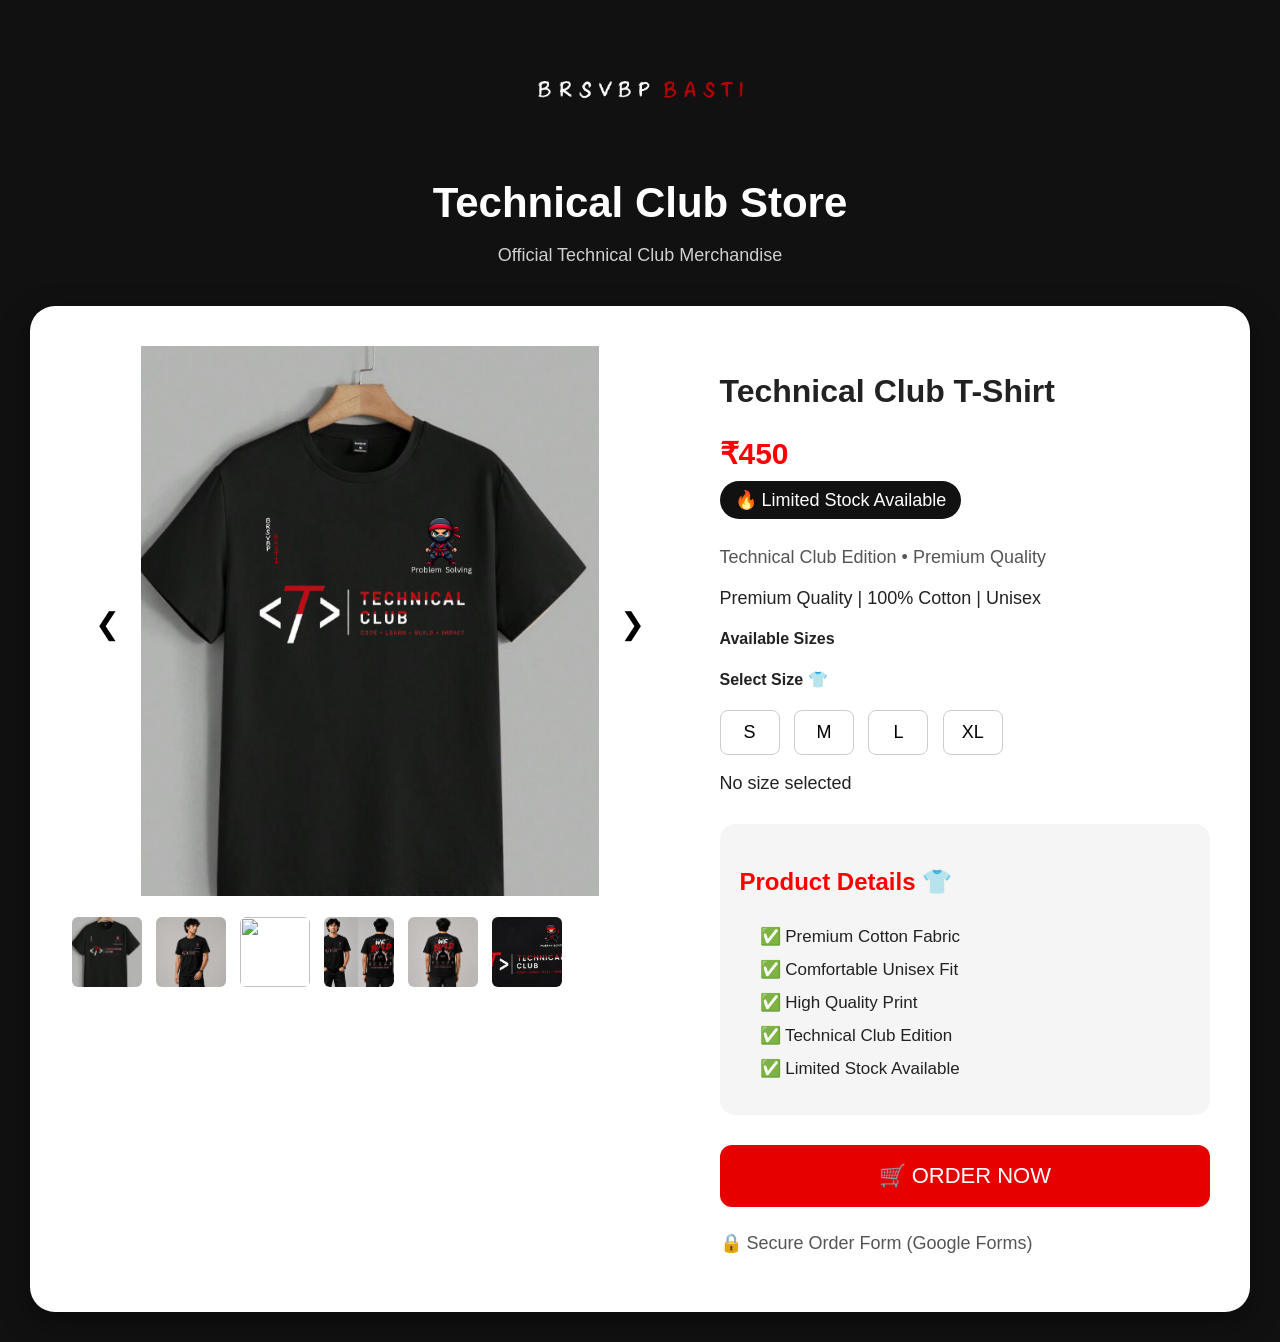
==== index.html @ 338252ca "Update index.html" ====
<!DOCTYPE html>

<html>

<head>

<title>Technical Club T-Shirt</title>

<link rel="stylesheet" href="style.css">

</head>

<body>

<div class="header">

<img class="club-logo"  src="LOGO.png">

<h1>Technical Club Store</h1>

<p>Official Technical Club Merchandise</p>

</div>

<div class="product-container">

<!-- LEFT SIDE IMAGE SECTION -->

<div class="gallery">

<div class="slider">
    <!-- <img id="mainImage" src="images/front.png"> -->

    <img id="mainImage" src="copy1.png" onclick="openImage()"ontouchstart="touchStart(event)"ontouchend="touchEnd(event)">

    <button class="prev" onclick="prevImage()">❮</button>
    <button class="next" onclick="nextImage()">❯</button>

</div>

<div class="thumbnails">

<img id="thumb0" src="copy1.png" onclick="changeImage(0)">

<img id="thumb1" src="front right.png" onclick="changeImage(1)">

<img id="thumb2" src="copy2.png" onclick="changeImage(2)">

<img id="thumb3" src="combined.png" onclick="changeImage(3)">

<img id="thumb4" src="back view.png" onclick="changeImage(4)">

<img id="thumb5" src="logo.png" onclick="changeImage(5)">

</div>

</div>

<!-- RIGHT SIDE DETAILS -->

<div class="details">

<h2>Technical Club T-Shirt</h2>

<div class="price-box">

<h3 class="price">₹450</h3>

<p class="stock">
🔥 Limited Stock Available
</p>

<p class="offer">
Technical Club Edition • Premium Quality
</p>

</div>

<p>
Premium Quality | 100% Cotton | Unisex
</p>

<h4>Available Sizes</h4>

<div class="sizes">

<h4>Select Size 👕</h4>

<button onclick="selectSize(this)">S</button>
<button onclick="selectSize(this)">M</button>
<button onclick="selectSize(this)">L</button>
<button onclick="selectSize(this)">XL</button>

<p id="selectedSize">
No size selected
</p>

</div>

<div class="product-info">

<h3>Product Details 👕</h3>

<ul>

<li>✅ Premium Cotton Fabric</li>

<li>✅ Comfortable Unisex Fit</li>

<li>✅ High Quality Print</li>

<li>✅ Technical Club Edition</li>

<li>✅ Limited Stock Available</li>

</ul>

</div>


<a href="https://docs.google.com/forms/d/e/1FAIpQLSeL-eMxQXsrxRAswXklRhCV0-KovZaPCBf8AyvXp7OxoxwvGA/viewform">

<div class="mobile-order">

<a id="orderLink" href="https://docs.google.com/forms/d/e/1FAIpQLSeL-eMxQXsrxRAswXklRhCV0-KovZaPCBf8AyvXp7OxoxwvGA/viewform?usp=pp_url&entry.1878091491="target="_blank">

<button class="order">
🛒 ORDER NOW
</button>

</a>

</div>    

<!-- <button class="order">
ORDER NOW
</button> -->

</a>

<p class="secure">
🔒 Secure Order Form (Google Forms)
</p>

</div>

</div>
   
    <div id="imagePopup"> onclick="closeImage()">

<button onclick="prevPopup()">‹</button>

<img id="popupImage"> 

<button onclick="nextPopup()">›</button>

</div>

<script>

let images = [
"copy1.png",
"front right.png",
"copy2.png",
"combined.png",
"back view.png",
"logo.png"
];


let current = 0;


// Change image by clicking thumbnail

function changeImage(index){

current = index;

document.getElementById("mainImage").src = images[current];

updateThumbnail();

}


// Next image

function nextImage(){

current++;

if(current >= images.length){
current = 0;
}

changeImage(current);

}



// Previous image

function prevImage(){

current--;

if(current < 0){
current = images.length - 1;
}

changeImage(current);

}



// Swipe effect

let startX = 0;


let mainImage = document.getElementById("mainImage");


mainImage.addEventListener("touchstart", function(e){

startX = e.touches[0].clientX;

});


mainImage.addEventListener("touchend", function(e){

let endX = e.changedTouches[0].clientX;


if(startX - endX > 50){

nextImage();

}


if(endX - startX > 50){

prevImage();

}


});



// Thumbnail highlight

function updateThumbnail(){

let thumbs = document.querySelectorAll(".thumbnails img");


thumbs.forEach(function(img){

img.classList.remove("active");

});


let selected = document.getElementById("thumb"+current);


if(selected){

selected.classList.add("active");


selected.scrollIntoView({

behavior:"smooth",

inline:"center"

});

}

}




// Size selection

function selectSize(button){

let buttons = document.querySelectorAll(".sizes button");


buttons.forEach(btn=>{

btn.style.background="white";

btn.style.color="black";

});


button.style.background="black";

button.style.color="white";



document.getElementById("selectedSize").innerHTML =
"Selected Size: " + button.innerHTML;



let link = document.getElementById("orderLink");


link.href =
"https://docs.google.com/forms/d/e/1FAIpQLSeL-eMxQXsrxRAswXklRhCV0-KovZaPCBf8AyvXp7OxoxwvGA/viewform?usp=pp_url&entry.1878091491="
+ button.innerHTML;


}
 let popupCurrent = 0;


function openImage(){

popupCurrent = current;

document.getElementById("popupImage").src =
images[popupCurrent];


document.getElementById("imagePopup").style.display="flex";

}

function closeImage(){

let popup = document.getElementById("imagePopup");

popup.style.display = "none";
}
document.getElementById("popupImage").onclick = function(event){
event.stopPropagation();

}

function nextPopup(){

popupCurrent++;

if(popupCurrent >= images.length){

popupCurrent = 0;

}


document.getElementById("popupImage").src =
images[popupCurrent];

}



function prevPopup(){

popupCurrent--;

if(popupCurrent < 0){

popupCurrent = images.length-1;

}


document.getElementById("popupImage").src =
images[popupCurrent];

}
    let popupStartX = 0;


document.getElementById("popupImage")
.addEventListener("touchstart",function(e){

popupStartX = e.touches[0].clientX;

});


document.getElementById("popupImage")
.addEventListener("touchend",function(e){

let popupEndX = e.changedTouches[0].clientX;


if(popupStartX - popupEndX > 50){

nextPopup();

}


if(popupEndX - popupStartX > 50){

prevPopup();

}

});


</script>

</body>

</html>
---- style.css ----
body {

    margin: 0;
    padding: 30px;

    font-family: Arial, sans-serif;

    background: #111;

    color: #222;

}



h1 {

    text-align: center;

    color: white;

    font-size: 42px;

    margin-bottom: 40px;

}



.product-container {


    max-width: 1200px;

    margin: auto;

    background: white;

    border-radius: 25px;

    padding: 40px;

    display: flex;

    gap: 50px;

    box-shadow: 0 10px 30px rgba(0,0,0,0.4);

}



/* IMAGE SECTION */


.gallery {

    width: 55%;

}



#mainImage {


    width: 100%;

    height: 550px;

    object-fit: contain;

    border-radius: 15px;

}



.thumbnails {


    display: flex;

    gap: 15px;

    margin-top: 15px;

}



.thumbnails img {


    width: 100px;

    height: 100px;

    object-fit: cover;

    border-radius: 10px;

    cursor: pointer;

    border: 2px solid transparent;

}



.thumbnails img:hover {


    border: 2px solid red;

}





/* DETAILS SECTION */


.details {


    width: 45%;

}



.details h2 {


    font-size: 32px;

}



.details h3 {


    color: red;

    font-size: 30px;

}



.details p {


    font-size: 18px;

}



.sizes button {


    width: 60px;

    height: 45px;

    margin-right: 10px;

    background: white;

    border: 1px solid #ccc;

    border-radius: 8px;

    cursor:pointer;

    font-size:18px;

}



.sizes button:hover {


    background:black;

    color:white;

}



ul {


    margin-top:30px;

    padding-left:20px;

}



li {


    margin:15px 0;

    font-size:18px;

}





.order {


    margin-top:30px;


    width:100%;

    padding:18px;


    background:#e60000;


    color:white;


    border:none;


    border-radius:12px;


    font-size:22px;


    cursor:pointer;

}



.order:hover {


    background:black;


}



.secure {


    margin-top:25px;

    color:#555;

}





/* MOBILE */


@media(max-width:800px){


.product-container{


    flex-direction:column;


}


.gallery,
.details{


    width:100%;


}

#mainImage{


    height:400px;


}


}

.slider{

position:relative;

}


.slider img{

width:100%;

transition:0.4s;

}



.slider button{

position:absolute;

top:50%;

transform:translateY(-50%);

border:none;

background:white;

font-size:30px;

width:45px;

height:45px;

border-radius:50%;

cursor:pointer;

}



.prev{

left:15px;

}


.next{

right:15px;

}

/* Mobile Responsive */

@media (max-width: 768px) {

    body {
        padding: 10px;
    }

    h1 {
        font-size: 28px;
        text-align: center;
    }

    .product-container {
        flex-direction: column;
        width: 100%;
        gap: 20px;
    }


    .gallery {
        width: 100%;
    }


    #mainImage {
        width: 100%;
        transition: transform 0.3s ease, opacity 0.3s ease;
        height: auto;
        border-radius: 15px;
    }


    .thumbnails {
        display: flex;
        overflow-x: auto;
        gap: 10px;
        padding: 10px 0;
    }


    .thumbnails img {
        width: 80px;
        height: 80px;
        object-fit: cover;
        flex-shrink: 0;
    }


    .details {
        width: 100%;
        text-align: center;
    }


    .details h2 {
        font-size: 24px;
    }


    .price {
        font-size: 25px;
    }


    button {
        width: 100%;
        padding: 15px;
        font-size: 18px;
    }

}

.thumbnails::-webkit-scrollbar {
    display: none;
}


.thumbnails {
    scroll-behavior: smooth;
}

/* Mobile only */

@media (max-width:768px){

.mobile-order {

position: fixed;

bottom: 0;

left: 0;

width: 100%;

background: white;

padding: 10px;

box-shadow: 0 -5px 15px rgba(0,0,0,0.2);

z-index: 1000;

}


.mobile-order .order {

width: 95%;

margin:auto;

display:block;

}

}
.product-info {

margin-top:30px;

background:#f5f5f5;

padding:20px;

border-radius:15px;

}



.product-info h3 {

font-size:24px;

margin-bottom:15px;

}



.product-info li {

list-style:none;

margin:12px 0;

font-size:17px;

}
.price-box {

margin:20px 0;

}


.price {

font-size:35px;

color:#e60000;

margin:0;

}



.stock {

display:inline-block;

background:#111;

color:white;

padding:8px 15px;

border-radius:20px;

font-size:15px;

margin-top:10px;

}



.offer {

color:#555;

font-size:16px;

margin-top:10px;

}
.header {

text-align:center;

margin-bottom:40px;

color:white;

}


.club-logo {

 width:1200px;
height:120px;  

object-fit:contain;

border-radius:50%;

margin-bottom:15px;

}
 .LOGO{
width:1000px;
height:auto;
} 


.header h1 {

font-size:42px;

margin:10px 0;

}


.header p {

font-size:18px;

opacity:0.8;

}
@media (max-width: 768px) {

.product-container {
    flex-direction: column;
}

.gallery {
    width: 100%;
}

.gallery img{

max-width:100%;

height:auto;

object-fit:contain;

}

.product-details {
    width: 100%;
    text-align: left;
}

.thumbnails {

display:flex;

gap:15px;

overflow-x:auto;

scroll-behavior:smooth;

padding:10px 0;

}


.thumbnails img {

width:90px;

height:90px;

object-fit:cover;

flex-shrink:0;

border-radius:10px;

}
.price {
    font-size: 30px;
}

button {
    width: 100%;
}

}
.thumbnails img.active{

border:3px solid black;

transform:scale(1.05);

}
.thumbnails img.active{

border:3px solid black;

}

/* Fix thumbnail overflow */

.thumbnails{
    overflow-x:auto;
    display:flex;
    gap:10px;
}


.thumbnails img{

    width:70px;
    height:70px;

    object-fit:cover;

    border-radius:8px;

    flex-shrink:0;

}


/* stop images escaping */

.gallery{

    overflow:hidden;

}



.product-details{

    overflow:hidden;

}
#imagePopup{

display:none;

position:fixed;

top:0;
left:0;

width:100%;
height:100%;

background:rgba(0,0,0,0.9);

justify-content:center;

align-items:center;

z-index:999;

}


#imagePopup img{

max-width:95%;

max-height:90%;

object-fit:contain;

}
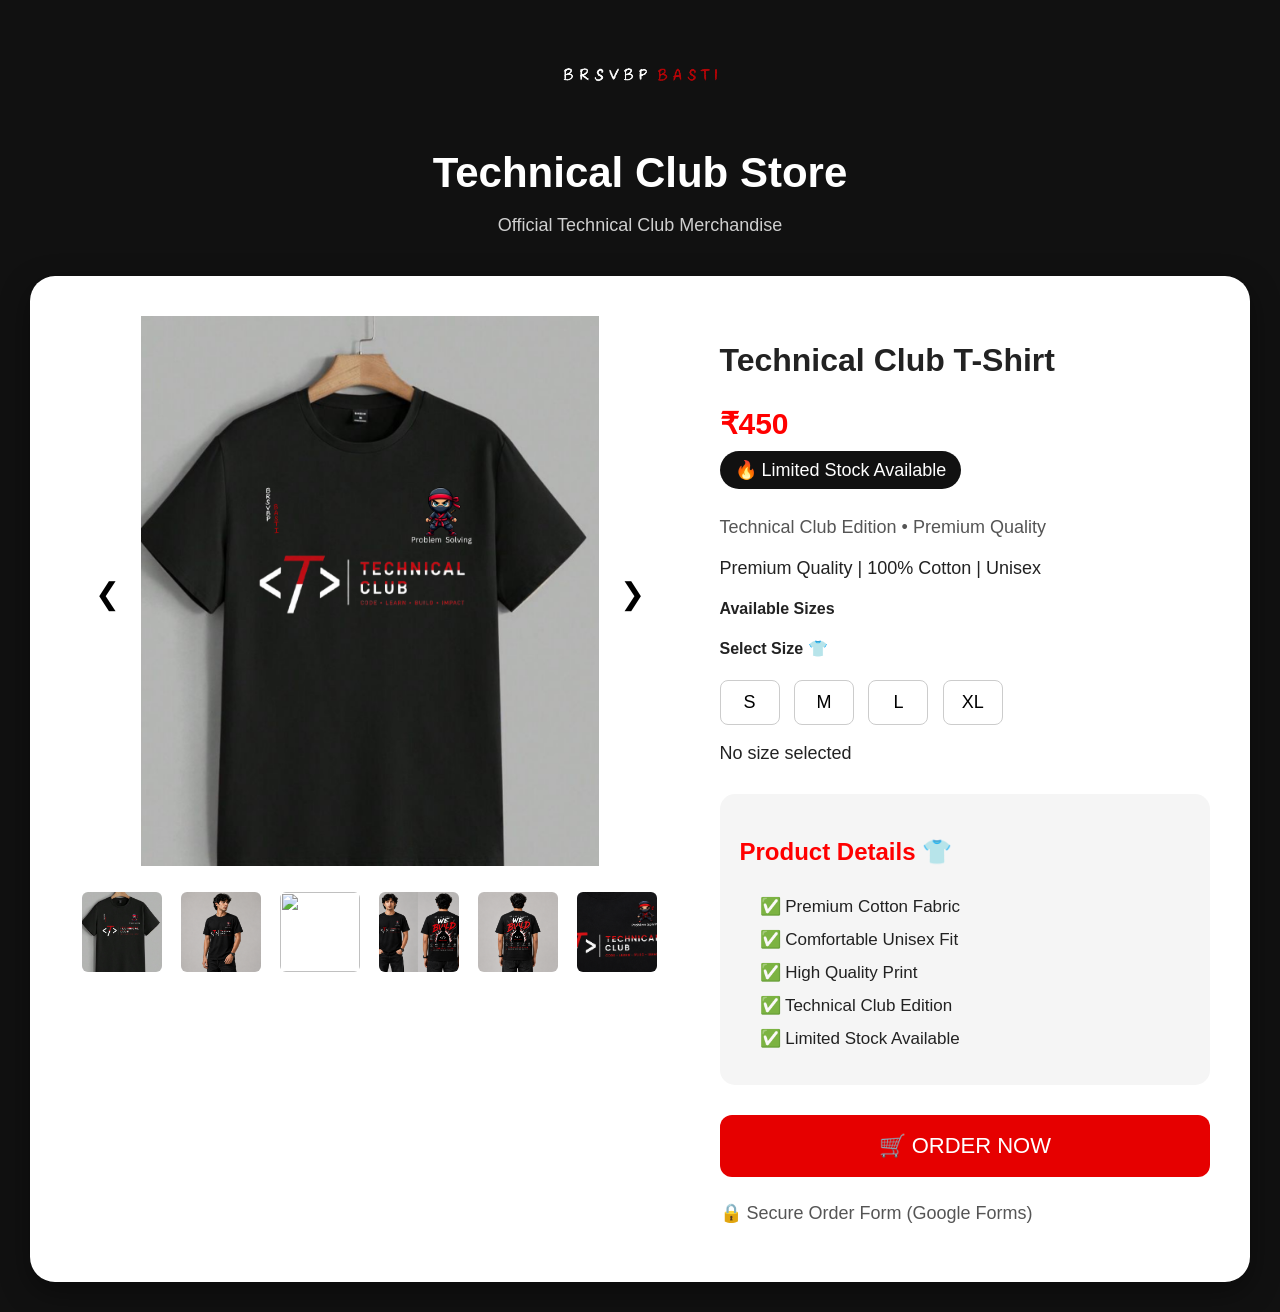
==== commit 27553e4f: "Update index.html" ====
--- a/index.html
+++ b/index.html
@@ -40,17 +40,17 @@
 
 <div class="thumbnails">
 
-<img id="thumb0" src="copy1.png" onclick="changeImage(0)">
-
-<img id="thumb1" src="front right.png" onclick="changeImage(1)">
-
-<img id="thumb2" src="copy2.png" onclick="changeImage(2)">
-
-<img id="thumb3" src="combined.png" onclick="changeImage(3)">
-
-<img id="thumb4" src="back view.png" onclick="changeImage(4)">
-
-<img id="thumb5" src="logo.png" onclick="changeImage(5)">
+<img id="thumb0" src="copy1.png" onclick="changeImage(0); return false;">
+
+<img id="thumb1" src="front right.png" onclick="changeImage(1); return false;">
+
+<img id="thumb2" src="copy2.png" onclick="changeImage(2); return false;">
+
+<img id="thumb3" src="combined.png" onclick="changeImage(3); return false;">
+
+<img id="thumb4" src="back view.png" onclick="changeImage(4); return false;">
+
+<img id="thumb5" src="logo.png" onclick="changeImage(5); return false;">
 
 </div>
 
--- a/style.css
+++ b/style.css
@@ -576,8 +576,8 @@
 
 .club-logo {
 
- width:1200px;
-height:120px;  
+ width:180px;
+height:auto;  
 
 object-fit:contain;
 
@@ -586,10 +586,10 @@
 margin-bottom:15px;
 
 }
- .LOGO{
+ /* .LOGO{
 width:1000px;
 height:auto;
-} 
+}  */
 
 
 .header h1 {
@@ -753,3 +753,50 @@
 object-fit:contain;
 
 }
+.thumbnails{
+
+display:flex;
+
+justify-content:center;
+
+align-items:center;
+
+gap:15px;
+
+margin-top:20px;
+
+}
+.thumbnails img{
+
+width:80px;
+
+height:80px;
+
+object-fit:cover;
+
+border-radius:8px;
+
+}
+.gallery{
+text-align:center;
+}
+.thumbnails img{
+    user-select: none;
+    -webkit-user-drag: none;
+    cursor: pointer;
+}
+#mainImage{
+    user-select: none;
+    -webkit-user-drag: none;
+}
+.thumbnails{
+    overflow:hidden;
+}
+body{
+    overflow-x:hidden;
+}
+.thumbnails img{
+    user-select:none;
+    -webkit-user-drag:none;
+    touch-action:none;
+}
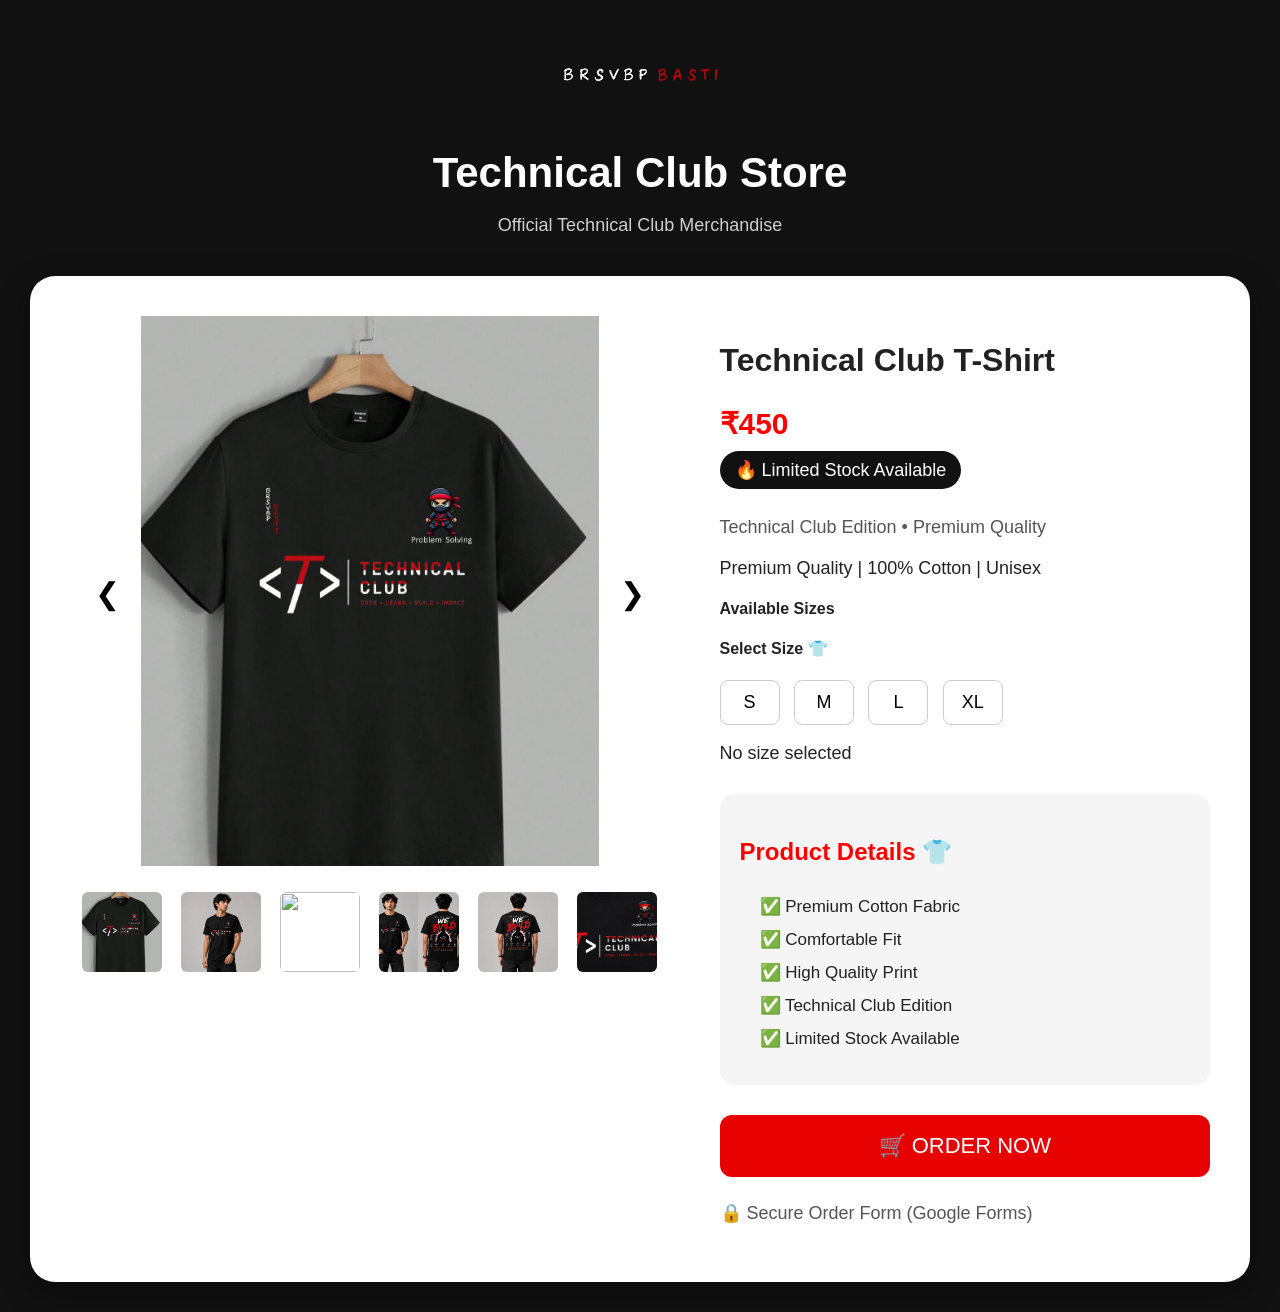
==== commit 809d08da: "Update index.html" ====
--- a/index.html
+++ b/index.html
@@ -105,7 +105,7 @@
 
 <li>✅ Premium Cotton Fabric</li>
 
-<li>✅ Comfortable Unisex Fit</li>
+<li>✅ Comfortable Fit</li>
 
 <li>✅ High Quality Print</li>
 
@@ -332,34 +332,54 @@
 
 function openImage(){
 
-popupCurrent = current;
+let main = document.getElementById("mainImage");
+
+let popup = document.getElementById("imagePopup");
+
+let popupImg = document.getElementById("popupImage");
+
+popupImg.src = main.src;
+
+popup.style.display="flex";
+
+}
+
+function closeImage(){
+
+let popup = document.getElementById("imagePopup");
+
+popup.style.display = "none";
+}
+document.getElementById("popupImage").onclick = function(event){
+event.stopPropagation();
+
+}
+
+function nextPopup(){
+
+popupCurrent++;
+
+if(popupCurrent >= images.length){
+
+popupCurrent = 0;
+
+}
+
 
 document.getElementById("popupImage").src =
 images[popupCurrent];
 
-
-document.getElementById("imagePopup").style.display="flex";
-
-}
-
-function closeImage(){
-
-let popup = document.getElementById("imagePopup");
-
-popup.style.display = "none";
-}
-document.getElementById("popupImage").onclick = function(event){
-event.stopPropagation();
-
-}
-
-function nextPopup(){
-
-popupCurrent++;
-
-if(popupCurrent >= images.length){
-
-popupCurrent = 0;
+}
+
+
+
+function prevPopup(){
+
+popupCurrent--;
+
+if(popupCurrent < 0){
+
+popupCurrent = images.length-1;
 
 }
 
@@ -368,24 +388,6 @@
 images[popupCurrent];
 
 }
-
-
-
-function prevPopup(){
-
-popupCurrent--;
-
-if(popupCurrent < 0){
-
-popupCurrent = images.length-1;
-
-}
-
-
-document.getElementById("popupImage").src =
-images[popupCurrent];
-
-}
     let popupStartX = 0;
 
 
--- a/style.css
+++ b/style.css
@@ -743,7 +743,6 @@
 
 }
 
-
 #imagePopup img{
 
 max-width:95%;
@@ -751,6 +750,10 @@
 max-height:90%;
 
 object-fit:contain;
+
+margin:auto;
+
+display:block;
 
 }
 .thumbnails{
@@ -790,13 +793,76 @@
     -webkit-user-drag: none;
 }
 .thumbnails{
-    overflow:hidden;
-}
+
+display:flex;
+
+gap:15px;
+
+overflow-x:auto;
+
+overflow-y:hidden;
+
+scroll-behavior:smooth;
+
+touch-action:pan-x;
+
+}
+.thumbnails img{
+
+width:80px;
+
+height:80px;
+
+object-fit:cover;
+
+flex-shrink:0;
+
+user-select:none;
+
+-webkit-user-drag:none;
+
+}
+
 body{
     overflow-x:hidden;
 }
+.thumbnails{
+
+display:flex;
+
+flex-direction:row;
+
+overflow-x:auto;
+
+overflow-y:hidden;
+
+gap:15px;
+
+white-space:nowrap;
+
+touch-action:pan-x;
+
+flex-wrap:nowrap;
+
+-webkit-overflow-scrolling:touch;
+
+}
+
+
 .thumbnails img{
-    user-select:none;
-    -webkit-user-drag:none;
-    touch-action:none;
-}
+
+flex:0 0 auto;
+
+width:80px;
+
+height:80px;
+
+object-fit:cover;
+
+cursor:pointer;
+
+user-select:none;
+
+-webkit-user-drag:none;
+
+}
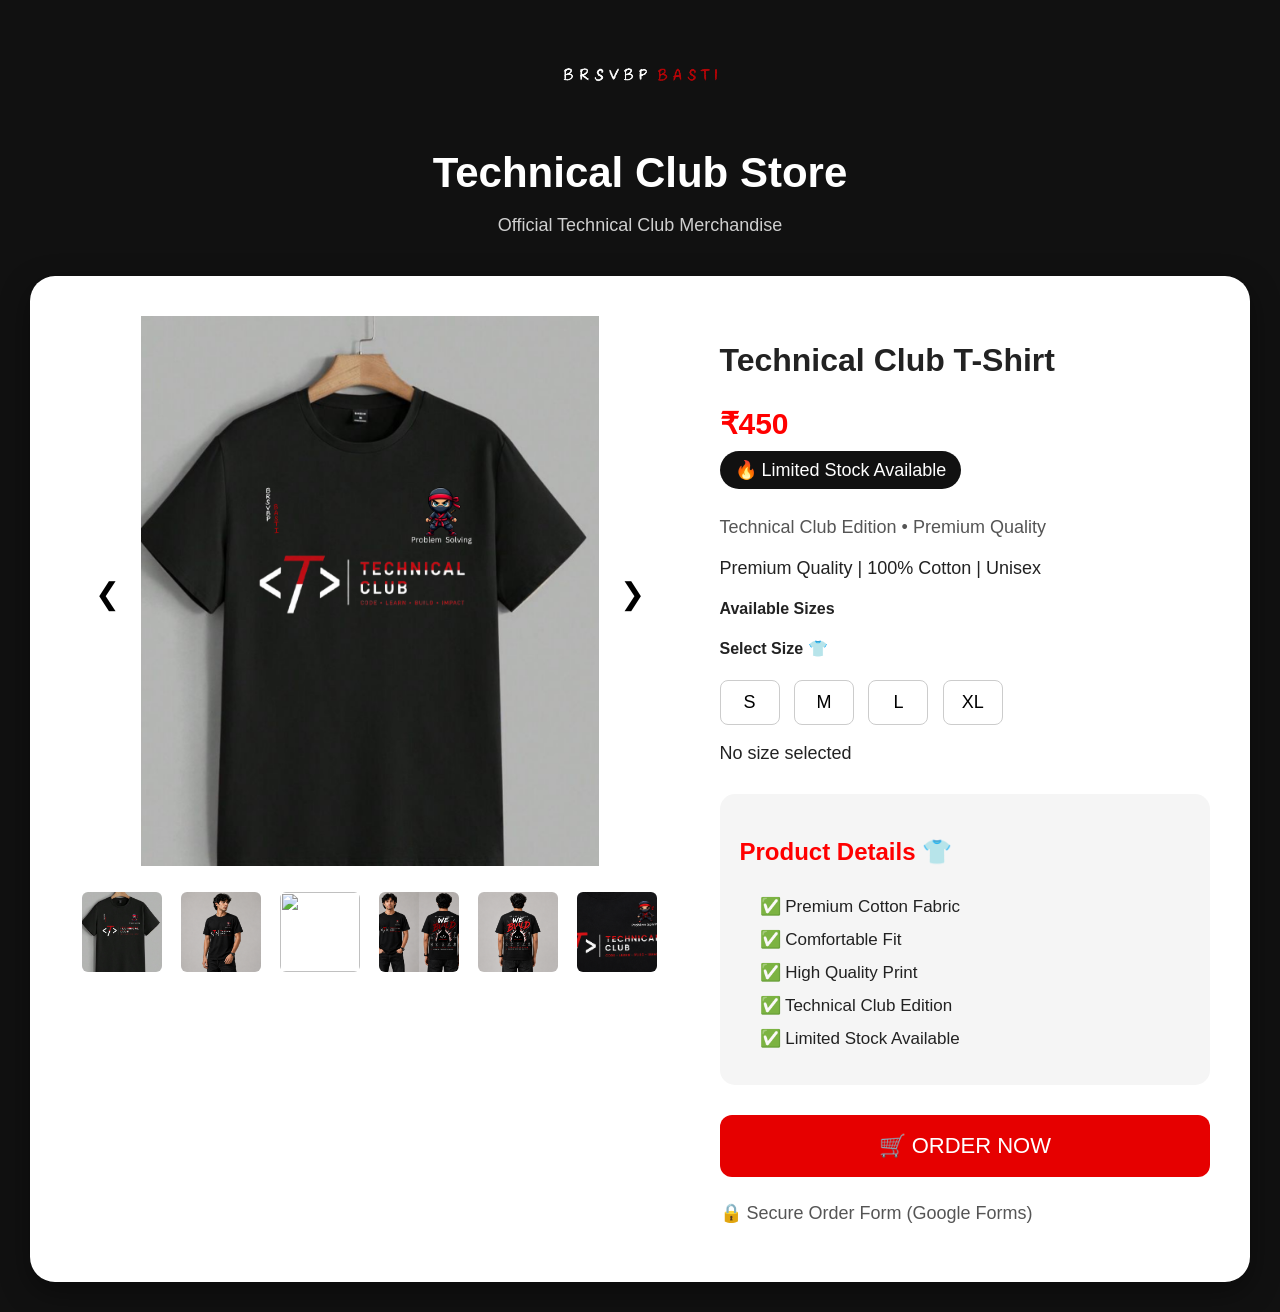
==== commit 671b2f3e: "Update index.html" ====
--- a/index.html
+++ b/index.html
@@ -46,7 +46,7 @@
 
 <img id="thumb2" src="copy2.png" onclick="changeImage(2); return false;">
 
-<img id="thumb3" src="combined.png" onclick="changeImage(3); return false;">
+<img id="thumb3" src="BackFront.png" onclick="changeImage(3); return false;">
 
 <img id="thumb4" src="back view.png" onclick="changeImage(4); return false;">
 
@@ -162,7 +162,7 @@
 "copy1.png",
 "front right.png",
 "copy2.png",
-"combined.png",
+"BackFront.png",
 "back view.png",
 "logo.png"
 ];
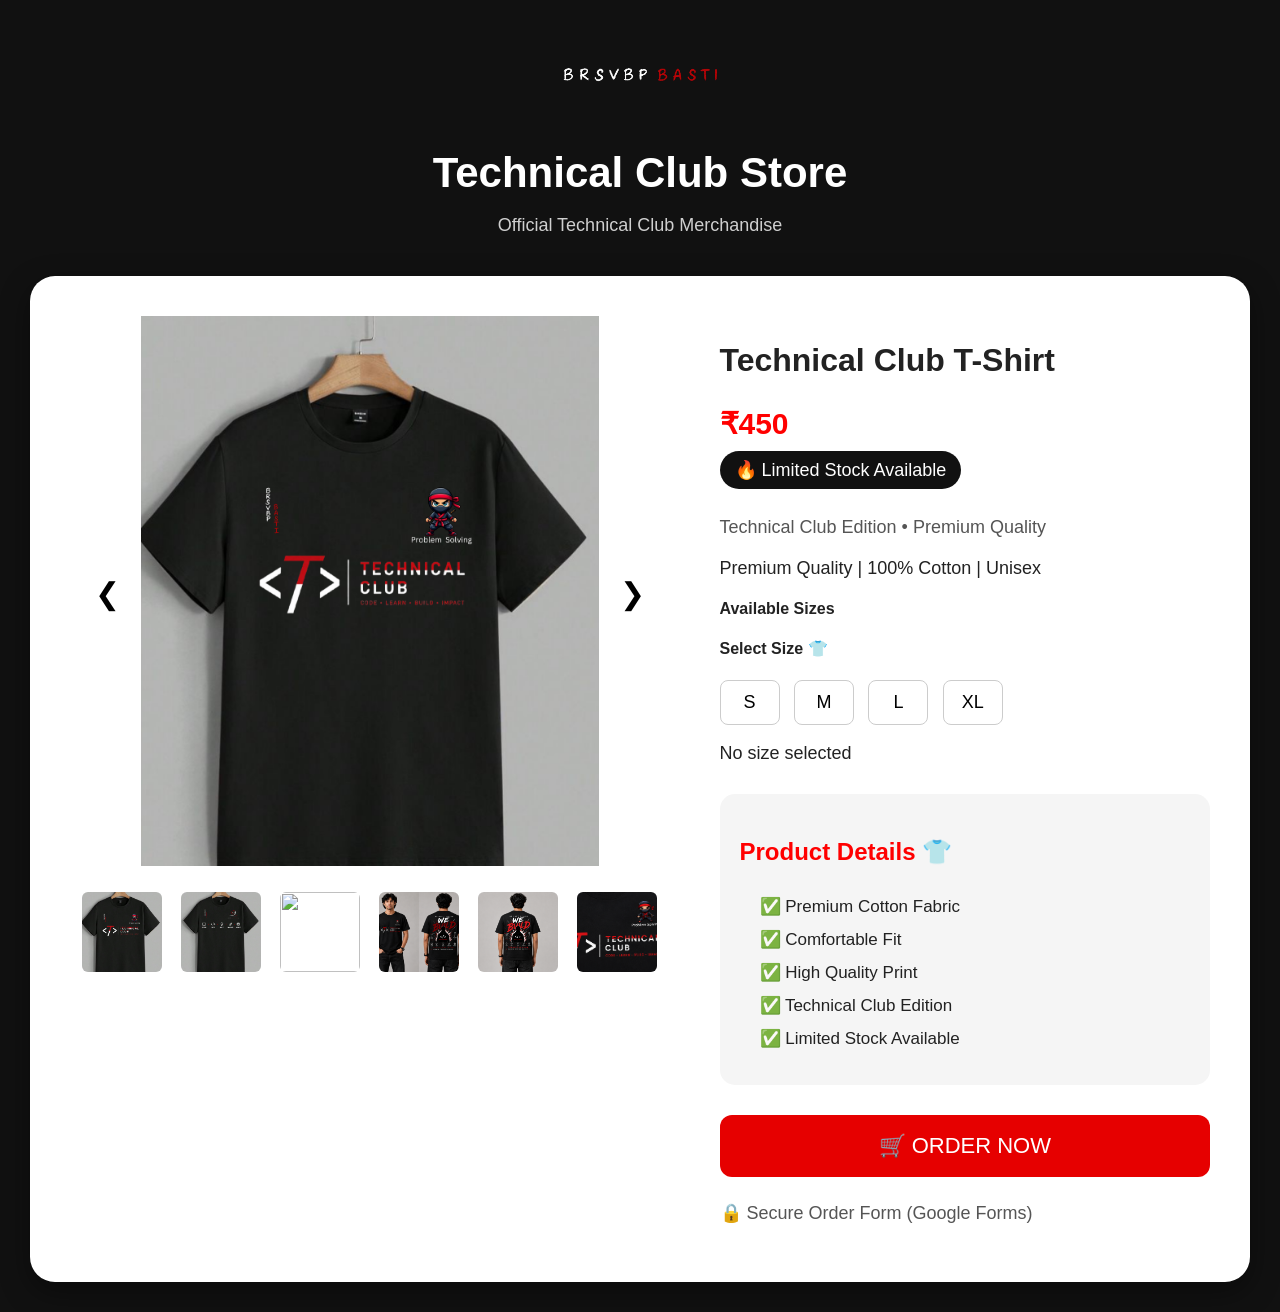
==== commit 893444d1: "Update index.html" ====
--- a/index.html
+++ b/index.html
@@ -42,7 +42,7 @@
 
 <img id="thumb0" src="copy1.png" onclick="changeImage(0); return false;">
 
-<img id="thumb1" src="front right.png" onclick="changeImage(1); return false;">
+<img id="thumb1" src="FinalFront.jpg" onclick="changeImage(1); return false;">
 
 <img id="thumb2" src="copy2.png" onclick="changeImage(2); return false;">
 
@@ -160,7 +160,7 @@
 
 let images = [
 "copy1.png",
-"front right.png",
+"FinalFront.jpg",
 "copy2.png",
 "BackFront.png",
 "back view.png",
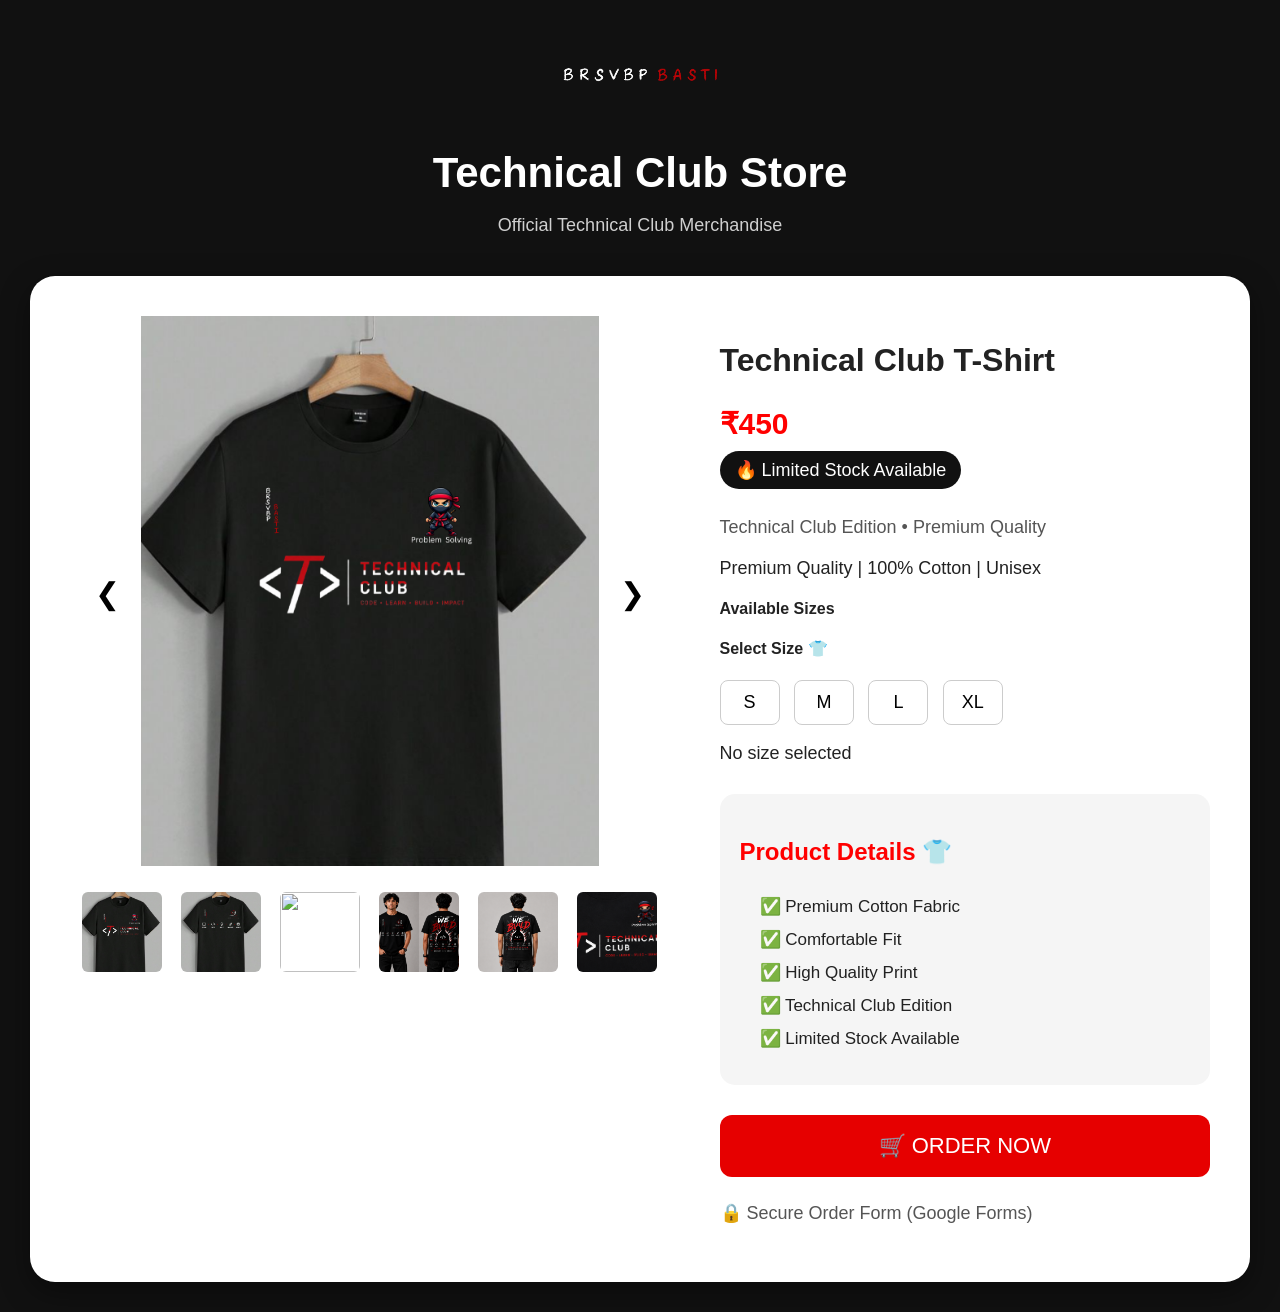
==== commit 7a1e9dc6: "Update index.html" ====
--- a/index.html
+++ b/index.html
@@ -46,7 +46,7 @@
 
 <img id="thumb2" src="copy2.png" onclick="changeImage(2); return false;">
 
-<img id="thumb3" src="BackFront.png" onclick="changeImage(3); return false;">
+<img id="thumb3" src="FinalCombined.png" onclick="changeImage(3); return false;">
 
 <img id="thumb4" src="back view.png" onclick="changeImage(4); return false;">
 
@@ -162,7 +162,7 @@
 "copy1.png",
 "FinalFront.jpg",
 "copy2.png",
-"BackFront.png",
+"FinalCombined.png",
 "back view.png",
 "logo.png"
 ];
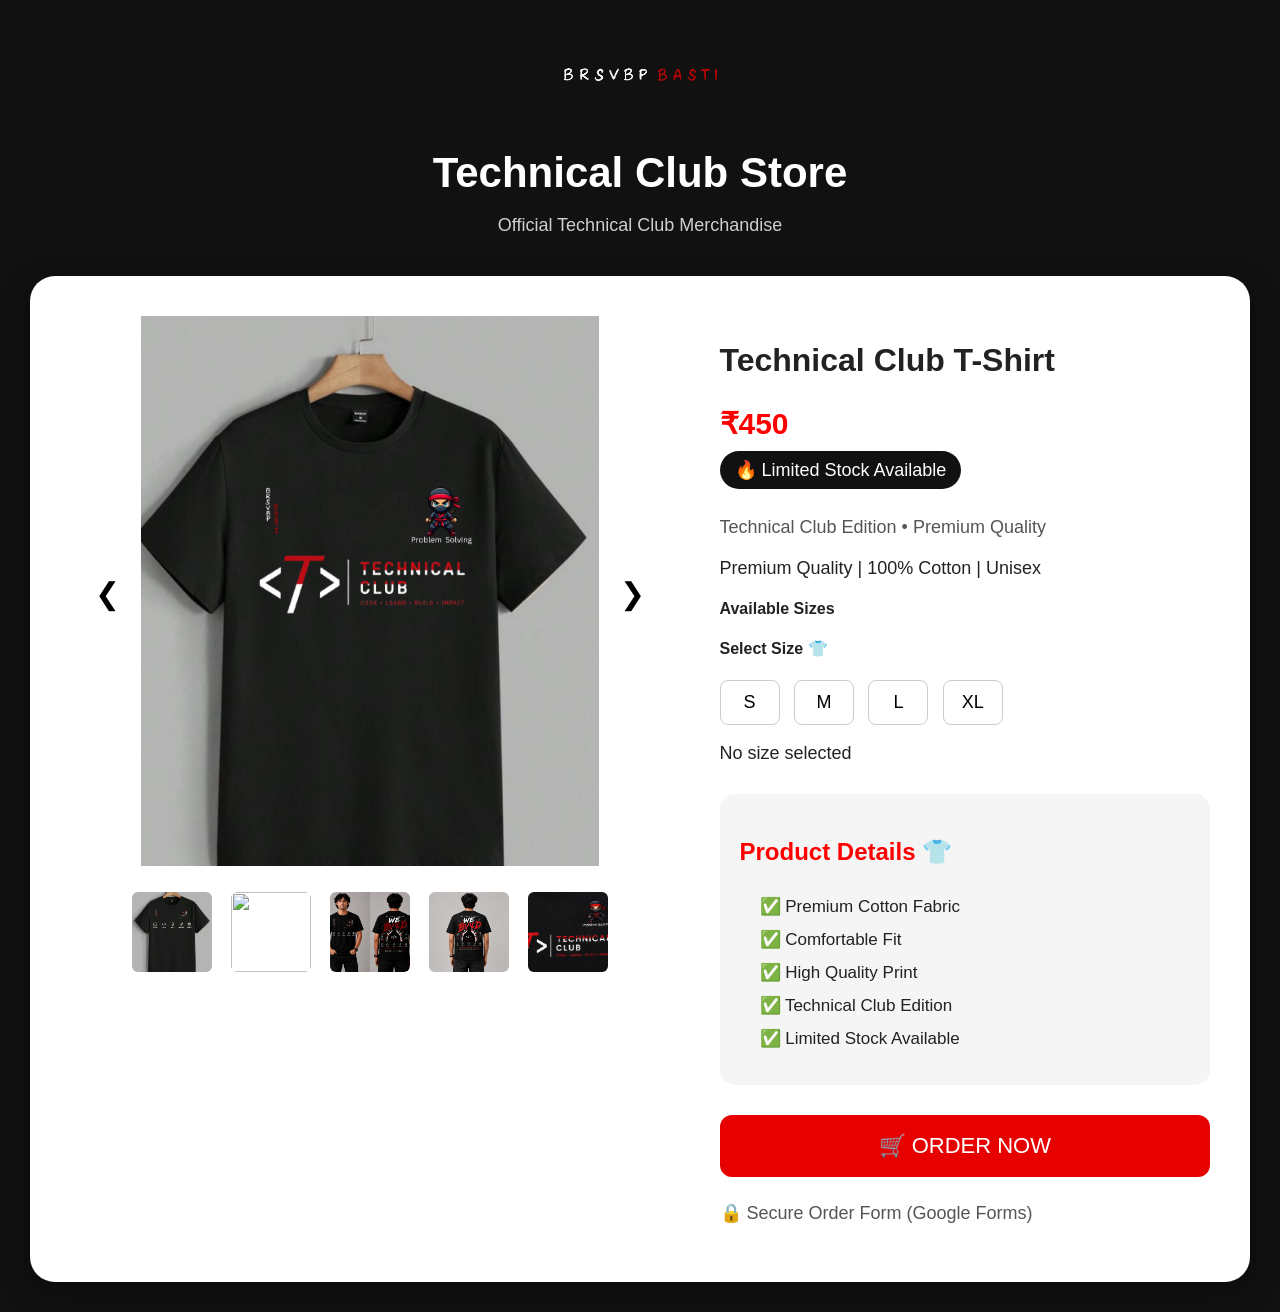
==== commit 21207594: "Update index.html" ====
--- a/index.html
+++ b/index.html
@@ -40,7 +40,7 @@
 
 <div class="thumbnails">
 
-<img id="thumb0" src="copy1.png" onclick="changeImage(0); return false;">
+<!-- <img id="thumb0" src="copy1.png" onclick="changeImage(0); return false;"> -->
 
 <img id="thumb1" src="FinalFront.jpg" onclick="changeImage(1); return false;">
 
@@ -159,7 +159,7 @@
 <script>
 
 let images = [
-"copy1.png",
+// "copy1.png",
 "FinalFront.jpg",
 "copy2.png",
 "FinalCombined.png",
